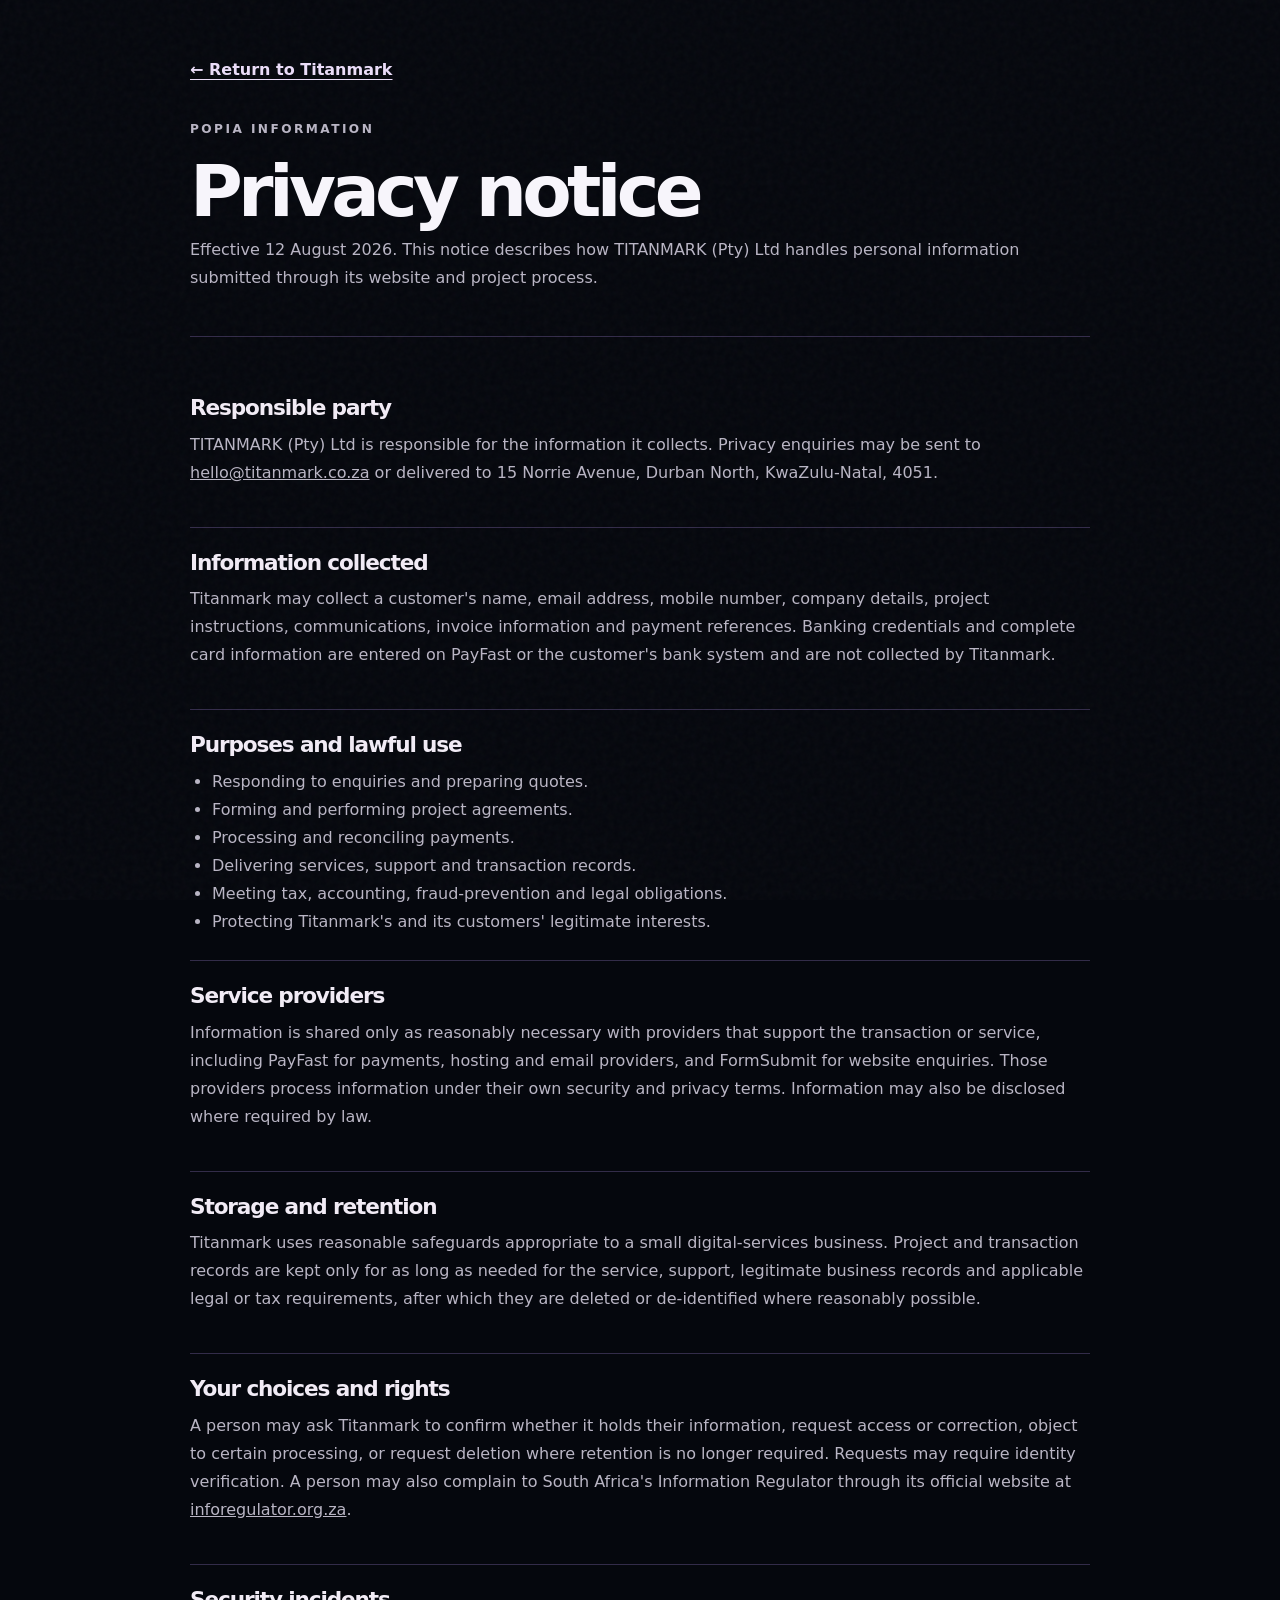
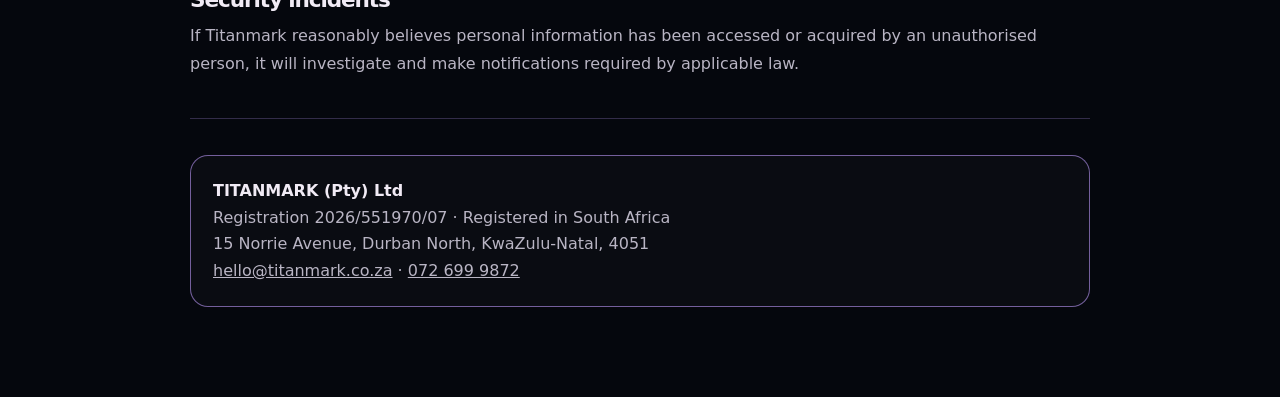
==== privacy.html @ ade3d7d8 "Initial commit: restore Titanmark website source from live site Local project files were lost when t" ====
<!doctype html>
<html lang="en">
  <head>
    <meta charset="utf-8">
    <meta name="viewport" content="width=device-width, initial-scale=1">
    <meta name="theme-color" content="#05070d">
    <title>Privacy notice | Titanmark</title>
    <meta name="description" content="How Titanmark collects, uses and protects customer information.">
    <link rel="icon" type="image/png" href="assets/favicon.png">
    <link rel="stylesheet" href="styles.css?v=20260812-1">
  </head>
  <body class="legal-page">
    <main class="legal-shell">
      <a class="legal-back" href="/#payments">← Return to Titanmark</a>
      <header class="legal-header"><p class="eyebrow">POPIA information</p><h1>Privacy notice</h1><p>Effective 12 August 2026. This notice describes how TITANMARK (Pty) Ltd handles personal information submitted through its website and project process.</p></header>
      <section class="legal-section"><h2>Responsible party</h2><p>TITANMARK (Pty) Ltd is responsible for the information it collects. Privacy enquiries may be sent to <a href="mailto:hello@titanmark.co.za">hello@titanmark.co.za</a> or delivered to 15 Norrie Avenue, Durban North, KwaZulu-Natal, 4051.</p></section>
      <section class="legal-section"><h2>Information collected</h2><p>Titanmark may collect a customer's name, email address, mobile number, company details, project instructions, communications, invoice information and payment references. Banking credentials and complete card information are entered on PayFast or the customer's bank system and are not collected by Titanmark.</p></section>
      <section class="legal-section"><h2>Purposes and lawful use</h2><ul><li>Responding to enquiries and preparing quotes.</li><li>Forming and performing project agreements.</li><li>Processing and reconciling payments.</li><li>Delivering services, support and transaction records.</li><li>Meeting tax, accounting, fraud-prevention and legal obligations.</li><li>Protecting Titanmark's and its customers' legitimate interests.</li></ul></section>
      <section class="legal-section"><h2>Service providers</h2><p>Information is shared only as reasonably necessary with providers that support the transaction or service, including PayFast for payments, hosting and email providers, and FormSubmit for website enquiries. Those providers process information under their own security and privacy terms. Information may also be disclosed where required by law.</p></section>
      <section class="legal-section"><h2>Storage and retention</h2><p>Titanmark uses reasonable safeguards appropriate to a small digital-services business. Project and transaction records are kept only for as long as needed for the service, support, legitimate business records and applicable legal or tax requirements, after which they are deleted or de-identified where reasonably possible.</p></section>
      <section class="legal-section"><h2>Your choices and rights</h2><p>A person may ask Titanmark to confirm whether it holds their information, request access or correction, object to certain processing, or request deletion where retention is no longer required. Requests may require identity verification. A person may also complain to South Africa's Information Regulator through its official website at <a href="https://inforegulator.org.za/" target="_blank" rel="noopener">inforegulator.org.za</a>.</p></section>
      <section class="legal-section"><h2>Security incidents</h2><p>If Titanmark reasonably believes personal information has been accessed or acquired by an unauthorised person, it will investigate and make notifications required by applicable law.</p></section>
      <div class="legal-company"><strong>TITANMARK (Pty) Ltd</strong><br>Registration 2026/551970/07 · Registered in South Africa<br>15 Norrie Avenue, Durban North, KwaZulu-Natal, 4051<br><a href="mailto:hello@titanmark.co.za">hello@titanmark.co.za</a> · <a href="tel:+27726999872">072 699 9872</a></div>
    </main>
  </body>
</html>
---- styles.css ----
:root {
  --bg: #030407;
  --bg-soft: #070914;
  --panel: rgba(7, 12, 23, 0.84);
  --panel-strong: #0a0e1b;
  --line: rgba(192, 156, 255, 0.25);
  --line-strong: rgba(192, 156, 255, 0.58);
  --text: #f7f5fb;
  --muted: #b9b5c4;
  --violet: #ad55ff;
  --violet-light: #d48cff;
  --violet-deep: #6520cc;
  --mint: #5de2a4;
  --danger: #ff9caa;
  --radius: 28px;
  --shadow: 0 28px 85px rgba(0, 0, 0, 0.48);
}

* { box-sizing: border-box; }
[hidden] { display: none !important; }

html {
  scroll-behavior: smooth;
  scroll-padding-top: 96px;
}

body {
  margin: 0;
  min-width: 320px;
  overflow-x: hidden;
  background:
    radial-gradient(circle at 84% 8%, rgba(98, 32, 204, 0.16), transparent 28rem),
    var(--bg);
  color: var(--text);
  font-family: Inter, ui-sans-serif, system-ui, -apple-system, BlinkMacSystemFont, "Segoe UI", sans-serif;
  line-height: 1.55;
}

body::before {
  content: "";
  position: fixed;
  inset: 0;
  z-index: -1;
  pointer-events: none;
  opacity: 0.2;
  background-image: url("data:image/svg+xml,%3Csvg viewBox='0 0 180 180' xmlns='http://www.w3.org/2000/svg'%3E%3Cfilter id='n'%3E%3CfeTurbulence type='fractalNoise' baseFrequency='.85' numOctaves='3' stitchTiles='stitch'/%3E%3C/filter%3E%3Crect width='100%25' height='100%25' filter='url(%23n)' opacity='.18'/%3E%3C/svg%3E");
}

img { display: block; max-width: 100%; }
a { color: inherit; }
button, input, select, textarea { font: inherit; }
button, a { -webkit-tap-highlight-color: transparent; }

:focus-visible {
  outline: 2px solid var(--violet-light);
  outline-offset: 4px;
}

h1, h2, h3, p { margin-top: 0; }

h1 {
  margin-bottom: 22px;
  font-size: clamp(3.4rem, 7.1vw, 7.4rem);
  font-weight: 800;
  letter-spacing: -0.065em;
  line-height: 0.92;
}

h1 span,
h2 span {
  color: transparent;
  background: linear-gradient(100deg, #fff 0%, #d6b0ff 40%, var(--violet) 100%);
  -webkit-background-clip: text;
  background-clip: text;
}

h2 {
  max-width: 900px;
  margin-bottom: 18px;
  font-size: clamp(2.4rem, 5vw, 4.6rem);
  font-weight: 780;
  letter-spacing: -0.052em;
  line-height: 1;
}

h3 {
  margin-bottom: 10px;
  font-size: 1.28rem;
  letter-spacing: -0.025em;
  line-height: 1.18;
}

.site-header {
  position: fixed;
  top: 0;
  right: 0;
  left: 0;
  z-index: 30;
  display: flex;
  align-items: center;
  justify-content: space-between;
  gap: 24px;
  min-height: 82px;
  padding: 8px max(5vw, 24px);
  border-bottom: 1px solid rgba(255, 255, 255, 0.09);
  background: rgba(3, 4, 8, 0.76);
  backdrop-filter: blur(22px) saturate(130%);
}

.brand {
  display: inline-flex;
  align-items: center;
  flex: 0 0 auto;
  text-decoration: none;
}

.brand img {
  width: 106px;
  height: 66px;
  object-fit: contain;
  filter: drop-shadow(0 10px 22px rgba(170, 76, 255, 0.18));
}

.site-nav {
  display: flex;
  align-items: center;
  justify-content: flex-end;
  gap: clamp(16px, 2.4vw, 34px);
}

.site-nav a {
  color: #d9d4e0;
  font-size: 0.84rem;
  font-weight: 720;
  letter-spacing: 0.045em;
  text-decoration: none;
  text-transform: uppercase;
  white-space: nowrap;
}

.site-nav a:hover,
.site-nav a:focus-visible { color: var(--violet-light); }

.nav-toggle {
  display: none;
  width: 46px;
  height: 42px;
  border: 1px solid var(--line);
  border-radius: 12px;
  background: rgba(173, 85, 255, 0.08);
  color: var(--text);
}

.nav-toggle span {
  display: block;
  width: 20px;
  height: 2px;
  margin: 5px auto;
  background: currentColor;
}

.hero {
  position: relative;
  min-height: 100svh;
  overflow: hidden;
  padding: 126px max(5vw, 24px) 66px;
  isolation: isolate;
}

.mountain-backdrop {
  position: absolute;
  top: 106px;
  right: -2vw;
  bottom: 24px;
  z-index: 0;
  width: min(66vw, 1040px);
  pointer-events: none;
  opacity: 0.88;
  background: url("assets/titanmark-iceberg-hero-cutout.png") center right / contain no-repeat;
  filter: drop-shadow(0 0 42px rgba(146, 71, 226, 0.28));
}

.hero::before {
  content: "";
  position: absolute;
  inset: 96px 3vw 40px;
  z-index: -2;
  border: 1px solid rgba(255, 255, 255, 0.25);
  border-radius: clamp(24px, 3vw, 46px);
  background:
    linear-gradient(115deg, rgba(6, 11, 18, 0.98) 0%, rgba(6, 11, 19, 0.96) 58%, rgba(26, 16, 57, 0.92) 78%, rgba(73, 25, 135, 0.9) 100%);
  box-shadow: inset 0 1px 0 rgba(255, 255, 255, 0.08), var(--shadow);
}

.hero::after {
  content: "";
  position: absolute;
  top: 88px;
  right: 9vw;
  bottom: 32px;
  z-index: -1;
  width: min(34vw, 500px);
  transform: skewX(-10deg) translateX(8%);
  border-left: 2px solid rgba(201, 132, 255, 0.72);
  border-right: 1px solid rgba(201, 132, 255, 0.28);
  background:
    linear-gradient(135deg, transparent 0 18%, rgba(181, 89, 255, 0.2) 18% 21%, transparent 21% 28%, rgba(120, 52, 218, 0.16) 28% 31%, transparent 31%),
    radial-gradient(circle at 86% 50%, rgba(119, 46, 222, 0.32), transparent 62%);
}

.hero-inner {
  position: relative;
  z-index: 2;
  display: grid;
  grid-template-columns: minmax(0, 1.2fr) minmax(310px, 0.62fr);
  gap: clamp(34px, 6vw, 90px);
  align-items: end;
  max-width: 1370px;
  min-height: calc(100svh - 192px);
  margin: 0 auto;
}

.hero-copy { max-width: 790px; }

.hero-brandmark {
  width: clamp(170px, 19vw, 260px);
  margin: 0 0 26px;
  filter: drop-shadow(0 18px 36px rgba(173, 85, 255, 0.18));
}

.eyebrow {
  margin: 0 0 18px;
  color: #f5f1f9;
  font-size: 0.76rem;
  font-weight: 820;
  letter-spacing: 0.2em;
  text-transform: uppercase;
}

.eyebrow span,
.service-mark,
.package-label,
.record-label { color: var(--violet-light); }

.hero-lede,
.section-heading p:not(.eyebrow),
.contact-layout > div > p,
.quote-intro > p:last-child {
  color: var(--muted);
  font-size: 1.08rem;
}

.hero-lede { max-width: 680px; }

.hero-services {
  display: flex;
  flex-wrap: wrap;
  gap: 8px 0;
  max-width: 730px;
  margin-top: 28px;
}

.hero-services span {
  color: #efebf2;
  font-size: 0.76rem;
  font-weight: 760;
  letter-spacing: 0.09em;
  text-transform: uppercase;
}

.hero-services span:not(:last-child)::after {
  content: "";
  display: inline-block;
  width: 1px;
  height: 1.05em;
  margin: 0 16px -2px;
  background: var(--violet);
}

.hero-actions {
  display: flex;
  flex-wrap: wrap;
  gap: 13px;
  margin: 32px 0 44px;
}

.button {
  display: inline-flex;
  align-items: center;
  justify-content: center;
  min-height: 52px;
  padding: 13px 22px;
  border: 1px solid transparent;
  border-radius: 999px;
  font-size: 0.85rem;
  font-weight: 820;
  letter-spacing: 0.045em;
  line-height: 1.15;
  text-align: center;
  text-decoration: none;
  text-transform: uppercase;
  cursor: pointer;
  transition: transform 180ms ease, border-color 180ms ease, background 180ms ease, box-shadow 180ms ease;
}

.button:hover,
.button:focus-visible,
.select-package:hover,
.select-package:focus-visible { transform: translateY(-2px); }

.button.primary {
  background: linear-gradient(105deg, #7f2bd8, #bd63ff);
  color: #fff;
  box-shadow: 0 14px 42px rgba(151, 62, 232, 0.32);
}

.button.primary:hover { box-shadow: 0 18px 50px rgba(151, 62, 232, 0.46); }

.button.secondary {
  border-color: var(--line-strong);
  background: rgba(255, 255, 255, 0.025);
  color: var(--text);
}

.button.full { width: 100%; }

.hero-points {
  display: grid;
  grid-template-columns: repeat(3, 1fr);
  gap: 20px;
}

.hero-points article {
  min-height: 84px;
  padding-top: 14px;
  border-top: 1px solid var(--line-strong);
}

.hero-points strong,
.hero-points span { display: block; }
.hero-points strong { margin-bottom: 5px; font-size: 0.92rem; }
.hero-points span { color: var(--muted); font-size: 0.84rem; }

.depth-board {
  position: relative;
  justify-self: end;
  width: min(100%, 410px);
  padding: 26px;
  overflow: hidden;
  border: 1px solid rgba(216, 190, 255, 0.31);
  border-radius: 26px;
  background: linear-gradient(135deg, rgba(15, 18, 32, 0.9), rgba(20, 11, 43, 0.7));
  box-shadow: var(--shadow);
  backdrop-filter: blur(18px);
}

.depth-board::after {
  content: "";
  position: absolute;
  right: -45px;
  bottom: -55px;
  width: 170px;
  height: 170px;
  border-radius: 50%;
  background: rgba(153, 58, 237, 0.23);
  filter: blur(26px);
}

.board-title {
  margin-bottom: 18px;
  color: #f0e8fa;
  font-size: 0.76rem;
  font-weight: 850;
  letter-spacing: 0.16em;
  text-transform: uppercase;
}

.depth-board ul,
.price-card ul { margin: 0; padding: 0; list-style: none; }

.depth-board li {
  position: relative;
  min-height: 34px;
  padding-left: 24px;
  color: #ded8e5;
  font-size: 0.92rem;
  font-weight: 650;
}

.depth-board li a {
  display: inline-block;
  color: inherit;
  text-decoration: none;
}

.depth-board li a:hover,
.depth-board li a:focus-visible { color: var(--violet-light); }

.depth-board li::before {
  content: "";
  position: absolute;
  top: 8px;
  left: 0;
  width: 8px;
  height: 8px;
  transform: rotate(45deg);
  border: 1px solid var(--violet-light);
  box-shadow: 0 0 16px rgba(184, 93, 255, 0.66);
}

.section {
  position: relative;
  padding: 106px max(5vw, 24px);
  background: linear-gradient(180deg, rgba(3, 4, 7, 0.98), rgba(6, 7, 13, 0.98));
}

.section-alt { background: linear-gradient(180deg, #070914, #030407); }

.section::before {
  content: "";
  position: absolute;
  top: 0;
  left: 50%;
  width: min(90%, 1200px);
  height: 1px;
  transform: translateX(-50%);
  background: linear-gradient(90deg, transparent, var(--line-strong), transparent);
}

.section-inner { max-width: 1200px; margin: 0 auto; }
.section-heading { max-width: 820px; margin-bottom: 44px; }
.services-heading-open { padding: 0; border: 0; background: transparent; color: inherit; font: inherit; text-align: inherit; cursor: pointer; }
.services-heading-open:hover, .services-heading-open:focus-visible { color: var(--violet-light); }

.service-grid,
.pricing-grid,
.testimonial-grid,
.cost-grid { display: grid; gap: 18px; }

.service-grid,
.pricing-grid,
.cost-grid { grid-template-columns: repeat(3, minmax(0, 1fr)); }
.testimonial-grid { grid-template-columns: repeat(3, 1fr); }

.service-card,
.price-card,
.cost-card,
.quote-card,
.contact-form,
.project-entry,
.pricing-table-wrap,
.service-detail-card {
  border: 1px solid var(--line);
  border-radius: var(--radius);
  background:
    linear-gradient(145deg, rgba(255, 255, 255, 0.035), transparent 42%),
    var(--panel);
  box-shadow: 0 22px 58px rgba(0, 0, 0, 0.24);
}

.service-card,
.cost-card,
.price-card,
.quote-card {
  transition: transform 180ms ease, border-color 180ms ease, background 180ms ease;
}

.service-card:hover,
.cost-card:hover,
.quote-card:hover {
  transform: translateY(-4px);
  border-color: var(--line-strong);
  background-color: rgba(20, 12, 37, 0.9);
}

.service-card {
  min-height: 310px;
  padding: 26px;
  scroll-margin-top: 106px;
}

.service-price-list {
  display: grid;
  gap: 9px;
  margin: 20px 0 4px;
  padding: 0;
  list-style: none;
}

.service-price-list li {
  display: flex;
  align-items: flex-start;
  justify-content: space-between;
  gap: 18px;
  padding: 11px 0;
  border-bottom: 1px solid rgba(192, 156, 255, 0.14);
  color: #d8d2df;
  font-size: 0.82rem;
}

.service-price-list strong {
  color: #eee9f2;
  font-weight: 720;
}

.service-price-list span {
  flex: 0 0 auto;
  color: var(--violet-light);
  font-weight: 820;
  white-space: nowrap;
}

#service-web { grid-column: span 2; }
#service-web .service-price-list { grid-template-columns: repeat(2, minmax(0, 1fr)); column-gap: 26px; }
#service-video { grid-column: span 3; }
#service-video .service-price-list { grid-template-columns: repeat(2, minmax(0, 1fr)); column-gap: 26px; }

.service-card .text-action { margin-top: auto; padding-top: 18px; }
.service-card { display: flex; flex-direction: column; }
.text-action {
  margin-top: 16px;
  padding: 0;
  border: 0;
  background: transparent;
  color: var(--violet-light);
  font: inherit;
  font-size: 0.76rem;
  font-weight: 820;
  letter-spacing: 0.06em;
  text-transform: uppercase;
  cursor: pointer;
}
.text-action::after { content: " →"; }
.text-action:hover, .text-action:focus-visible { color: #fff; }
.service-mark, .package-label, .record-label {
  display: inline-flex;
  margin-bottom: 18px;
  font-size: 0.7rem;
  font-weight: 880;
  letter-spacing: 0.15em;
  text-transform: uppercase;
}

.service-card p,
.cost-card > p:not(.cost),
.quote-card figcaption,
.price-note,
.service-detail-card p { color: var(--muted); }

.cost-card {
  overflow: hidden;
}

.cost-card summary {
  position: relative;
  display: grid;
  grid-template-columns: auto minmax(0, 1fr);
  gap: 16px;
  min-height: 250px;
  padding: 26px;
  list-style: none;
  cursor: pointer;
}

.cost-card summary::-webkit-details-marker { display: none; }

.cost-card summary::after {
  content: "+";
  position: absolute;
  right: 24px;
  bottom: 22px;
  display: grid;
  width: 34px;
  height: 34px;
  place-items: center;
  border: 1px solid var(--line-strong);
  border-radius: 50%;
  color: var(--violet-light);
  font-size: 1.35rem;
  line-height: 1;
  transition: transform 180ms ease, background 180ms ease;
}

.cost-card[open] summary::after {
  content: "−";
  transform: rotate(180deg);
  background: rgba(173, 85, 255, 0.14);
}

.cost-number {
  padding-top: 3px;
  color: var(--violet-light);
  font-size: 0.7rem;
  font-weight: 880;
  letter-spacing: 0.15em;
}

.cost-heading {
  display: flex;
  min-width: 0;
  flex-direction: column;
}

.cost-title {
  min-height: 2.5em;
  color: var(--text);
  font-size: 1.28rem;
  font-weight: 760;
  letter-spacing: -0.025em;
  line-height: 1.18;
}

.cost-card .cost {
  margin: 14px 0 12px;
  color: var(--violet-light);
  font-size: 1.5rem;
  font-weight: 850;
}

.cost-summary {
  color: var(--muted);
  font-size: 0.94rem;
}

.cost-open {
  position: absolute;
  bottom: 28px;
  left: 68px;
  color: #f2eafb;
  font-size: 0.7rem;
  font-weight: 820;
  letter-spacing: 0.08em;
  text-transform: uppercase;
}

.cost-card[open] {
  grid-column: span 2;
  border-color: var(--line-strong);
  background:
    radial-gradient(circle at 100% 0, rgba(173, 85, 255, 0.15), transparent 36%),
    var(--panel);
}

.cost-card[open] summary {
  min-height: auto;
  padding-bottom: 64px;
}

.cost-details {
  display: grid;
  gap: 12px;
  padding: 0 26px 26px;
  border-top: 1px solid rgba(192, 156, 255, 0.14);
}

.package-option {
  padding: 15px 0;
  border-bottom: 1px solid rgba(192, 156, 255, 0.12);
}

.package-option > div,
.website-price-list > div {
  display: flex;
  justify-content: space-between;
  gap: 18px;
}

.package-option span,
.website-price-list span {
  flex: 0 0 auto;
  color: var(--violet-light);
  font-weight: 820;
}

.package-option p {
  margin: 7px 0 0;
  color: var(--muted);
  font-size: 0.9rem;
}

.website-price-list {
  display: grid;
  grid-template-columns: repeat(2, minmax(0, 1fr));
  gap: 0 24px;
  padding-top: 12px;
}

.website-price-list > div {
  padding: 13px 0;
  border-bottom: 1px solid rgba(192, 156, 255, 0.12);
}

.spec-note {
  margin: 4px 0 2px;
  color: var(--muted);
  font-size: 0.88rem;
}

.spec-note strong { color: #f2edf7; }
.cost-details .button { width: 100%; margin-top: 8px; }
.featured-cost { border-color: rgba(192, 156, 255, 0.48); }

.price-card {
  display: flex;
  flex-direction: column;
  gap: 22px;
  min-height: 450px;
  padding: 28px;
}

.price-card.featured {
  border-color: var(--line-strong);
  background: linear-gradient(150deg, rgba(173, 85, 255, 0.15), rgba(8, 11, 21, 0.9));
}

.price-card.is-active { box-shadow: 0 0 0 1px var(--violet), 0 26px 72px rgba(91, 24, 160, 0.25); }
.price { margin-bottom: 8px; font-size: 2.3rem; font-weight: 860; letter-spacing: -0.04em; }

.price-card li,
.service-detail-card li {
  position: relative;
  margin-bottom: 11px;
  padding-left: 22px;
  color: #ded8e5;
}

.price-card li::before,
.service-detail-card li::before {
  content: "";
  position: absolute;
  top: 9px;
  left: 0;
  width: 7px;
  height: 7px;
  transform: rotate(45deg);
  background: var(--violet-light);
}

.select-package {
  width: 100%;
  min-height: 50px;
  margin-top: auto;
  border: 1px solid var(--line-strong);
  border-radius: 999px;
  background: rgba(173, 85, 255, 0.06);
  color: var(--text);
  font-size: 0.8rem;
  font-weight: 820;
  letter-spacing: 0.05em;
  text-transform: uppercase;
  cursor: pointer;
  transition: transform 180ms ease, background 180ms ease;
}

.price-card.is-active .select-package { border-color: transparent; background: linear-gradient(105deg, #7923d4, #b95dff); }

.pricing-table-wrap { margin-top: 28px; overflow-x: auto; }
.pricing-table { width: 100%; min-width: 760px; border-collapse: collapse; color: #ebe6f0; }
.pricing-table caption { padding: 24px 26px 8px; color: var(--violet-light); font-size: 0.72rem; font-weight: 850; letter-spacing: 0.15em; text-align: left; text-transform: uppercase; }
.pricing-table th, .pricing-table td { padding: 16px 24px; border-bottom: 1px solid rgba(192, 156, 255, 0.13); text-align: left; }
.pricing-table th { color: #fff; font-size: 0.72rem; letter-spacing: 0.1em; text-transform: uppercase; }
.pricing-table td:nth-child(n+2), .pricing-table th:nth-child(n+2) { text-align: right; white-space: nowrap; }
.pricing-table tbody tr:hover, .pricing-table tbody tr.is-selected { background: rgba(173, 85, 255, 0.08); }
.pricing-table .service-detail-row, .pricing-table .service-detail-row:hover { background: transparent; }
.pricing-table .service-detail-cell { padding: 0 24px 24px; }
.pricing-table tbody tr:last-child td { border-bottom: 0; }

.service-detail-trigger {
  display: inline-flex;
  align-items: center;
  min-height: 40px;
  padding: 0;
  border: 0;
  background: transparent;
  color: #ebe6f0;
  font-weight: 760;
  text-align: left;
  cursor: pointer;
}

.service-detail-trigger::after {
  content: "View";
  margin-left: 12px;
  padding: 3px 8px;
  border: 1px solid var(--line-strong);
  border-radius: 999px;
  color: var(--violet-light);
  font-size: 0.62rem;
  letter-spacing: 0.08em;
  text-transform: uppercase;
}

.service-detail-trigger:hover,
.service-detail-trigger:focus-visible,
.pricing-table tbody tr.is-selected .service-detail-trigger { color: var(--violet-light); }

.service-detail-card {
  display: grid;
  grid-template-columns: minmax(0, 0.86fr) minmax(260px, 0.7fr);
  gap: 26px;
  padding: 28px;
}

.service-detail-card h3 { font-size: 1.7rem; }
.service-detail-card ul { margin: 0; padding: 0; list-style: none; }

.quote-section {
  background:
    radial-gradient(circle at 12% 28%, rgba(139, 44, 222, 0.13), transparent 30%),
    linear-gradient(180deg, #030407, #080812);
}

.banking-section {
  background:
    radial-gradient(circle at 82% 48%, rgba(132, 48, 225, 0.17), transparent 28%),
    linear-gradient(180deg, #04050a, #080813);
}

.banking-layout {
  display: grid;
  grid-template-columns: minmax(0, 0.92fr) minmax(420px, 0.78fr);
  gap: clamp(34px, 6vw, 80px);
  align-items: start;
}

.banking-copy > p:not(.eyebrow) {
  max-width: 680px;
  color: var(--muted);
  font-size: 1.08rem;
}

.banking-assurances {
  display: flex;
  flex-wrap: wrap;
  gap: 10px;
  margin-top: 28px;
}

.banking-assurances span {
  display: inline-flex;
  align-items: center;
  gap: 9px;
  padding: 9px 13px;
  border: 1px solid var(--line);
  border-radius: 999px;
  color: #ded7e6;
  font-size: 0.74rem;
  font-weight: 720;
}

.banking-assurances span::before {
  content: "";
  width: 7px;
  height: 7px;
  transform: rotate(45deg);
  background: var(--violet-light);
  box-shadow: 0 0 12px rgba(184, 93, 255, 0.6);
}

.payment-card {
  display: grid;
  gap: 20px;
  padding: 30px;
  border: 1px solid var(--line-strong);
  border-radius: var(--radius);
  background:
    linear-gradient(145deg, rgba(173, 85, 255, 0.14), transparent 42%),
    rgba(8, 12, 23, 0.92);
  box-shadow: var(--shadow);
}

.fnb-mark {
  display: grid;
  place-items: center;
  width: 76px;
  height: 76px;
  transform: rotate(45deg);
  border: 2px solid #41d4ca;
  border-radius: 20px;
  background: linear-gradient(145deg, #0f999d, #08636e);
  box-shadow: 0 14px 40px rgba(25, 180, 180, 0.22);
}

.fnb-mark span {
  transform: rotate(-45deg);
  color: #fff;
  font-size: 1.05rem;
  font-weight: 900;
  letter-spacing: 0.04em;
}

.fnb-kicker {
  margin-bottom: 7px;
  color: #61ddd5;
  font-size: 0.68rem;
  font-weight: 850;
  letter-spacing: 0.15em;
  text-transform: uppercase;
}

.payment-card h3 {
  margin-bottom: 9px;
  font-size: 1.75rem;
}

.payment-card-head {
  padding-bottom: 18px;
  border-bottom: 1px solid rgba(192, 156, 255, 0.16);
}

.payment-card-head > p:last-child,
.payment-provider-note {
  margin-bottom: 0;
  color: var(--muted);
}

.payment-flow {
  display: grid;
  gap: 0;
  margin: 34px 0 0;
  padding: 0;
  list-style: none;
  counter-reset: payment-step;
}

.payment-flow li {
  position: relative;
  display: grid;
  gap: 3px;
  min-height: 84px;
  padding: 0 0 24px 58px;
  counter-increment: payment-step;
}

.payment-flow li:not(:last-child)::after {
  content: "";
  position: absolute;
  top: 36px;
  bottom: 0;
  left: 18px;
  width: 1px;
  background: linear-gradient(var(--violet-light), rgba(192, 156, 255, 0.18));
}

.payment-flow li::before {
  content: counter(payment-step);
  position: absolute;
  top: 0;
  left: 0;
  display: grid;
  width: 36px;
  height: 36px;
  place-items: center;
  border: 1px solid var(--line-strong);
  border-radius: 50%;
  background: rgba(173, 85, 255, 0.12);
  color: #fff;
  font-size: 0.78rem;
  font-weight: 850;
}

.payment-flow span {
  color: var(--muted);
  font-size: 0.9rem;
}

.payment-safety-note {
  padding: 16px 18px;
  border: 1px solid rgba(93, 226, 164, 0.3);
  border-radius: 16px;
  background: rgba(93, 226, 164, 0.06);
  color: #d9f6e8 !important;
  font-size: 0.86rem !important;
}

.payment-fields {
  display: grid;
  gap: 14px;
}

.payment-fields.two-column { grid-template-columns: repeat(2, minmax(0, 1fr)); }

.payment-fields label {
  display: grid;
  gap: 7px;
  color: #e9e4ee;
  font-size: 0.72rem;
  font-weight: 780;
  letter-spacing: 0.05em;
  text-transform: uppercase;
}

.payment-fields input,
.payment-fields select,
.payment-fields textarea {
  width: 100%;
  min-height: 48px;
  padding: 11px 13px;
  border: 1px solid var(--line);
  border-radius: 12px;
  background: rgba(3, 5, 11, 0.72);
  color: var(--text);
  font-size: 0.92rem;
  letter-spacing: normal;
  text-transform: none;
}

.payment-fields input:focus,
.payment-fields select:focus,
.payment-fields textarea:focus {
  border-color: var(--violet-light);
  outline: 0;
  box-shadow: 0 0 0 3px rgba(173, 85, 255, 0.12);
}

.payment-fields textarea {
  min-height: 128px;
  resize: vertical;
  font: inherit;
}

.payment-total {
  display: flex;
  align-items: center;
  justify-content: space-between;
  gap: 20px;
  padding: 15px 17px;
  border: 1px solid var(--line);
  border-radius: 14px;
  background: rgba(173, 85, 255, 0.07);
}

.payment-total span { color: var(--muted); font-size: 0.82rem; }
.payment-total strong { color: var(--violet-light); font-size: 1.1rem; }

.payment-consent {
  display: grid;
  grid-template-columns: auto 1fr;
  gap: 10px;
  align-items: start;
  color: var(--muted);
  font-size: 0.78rem;
  cursor: pointer;
}

.payment-consent input { margin-top: 4px; accent-color: var(--violet); }
.payment-provider-note { margin-top: -6px; font-size: 0.74rem; text-align: center; }
.payment-honeypot { position: absolute !important; left: -10000px !important; width: 1px !important; height: 1px !important; opacity: 0 !important; }
.payment-actions { display: grid; grid-template-columns: 1fr 1fr; gap: 10px; }
.payment-actions .button:disabled { opacity: 0.42; cursor: not-allowed; }

.quote-layout,
.contact-layout {
  display: grid;
  grid-template-columns: minmax(0, 0.86fr) minmax(390px, 1fr);
  gap: 48px;
  align-items: start;
}

.quote-choice-grid { display: grid; grid-template-columns: repeat(2, minmax(0, 1fr)); gap: 12px; }

.quote-choice {
  display: grid;
  gap: 5px;
  min-height: 116px;
  padding: 20px;
  border: 1px solid var(--line);
  border-radius: 20px;
  background: rgba(255, 255, 255, 0.025);
  text-decoration: none;
  transition: transform 160ms ease, border-color 160ms ease, background 160ms ease;
}

.quote-choice:hover,
.quote-choice:focus-visible {
  transform: translateY(-3px);
  border-color: var(--line-strong);
  background: rgba(173, 85, 255, 0.1);
}

.quote-choice span,
.email-note { color: var(--muted); font-size: 0.84rem; }

.project-register { display: grid; gap: 20px; max-width: 1120px; }
.project-entry { overflow: hidden; }
.project-link {
  display: block;
  color: inherit;
  text-decoration: none;
  transition: transform 180ms ease, border-color 180ms ease, box-shadow 180ms ease;
}
.project-link:hover,
.project-link:focus-visible {
  transform: translateY(-4px);
  border-color: var(--line-strong);
  box-shadow: 0 28px 72px rgba(76, 24, 130, 0.28);
}
.project-link:focus-visible { outline-offset: 6px; }
.project-entry-head {
  display: flex;
  align-items: center;
  justify-content: space-between;
  padding: 14px 24px;
  border-bottom: 1px solid rgba(192, 156, 255, 0.13);
  color: #aaa3b3;
  font-size: 0.66rem;
  font-weight: 820;
  letter-spacing: 0.16em;
  text-transform: uppercase;
}

.project-status { display: inline-flex; align-items: center; gap: 8px; color: #a7e8c7; }
.project-status i { width: 7px; height: 7px; border-radius: 50%; background: var(--mint); box-shadow: 0 0 12px rgba(93, 226, 164, 0.65); }
.project-entry-body { display: grid; grid-template-columns: minmax(0, 1fr) 300px; }
.project-record { padding: 36px 42px; }
.project-record h3 { margin-bottom: 30px; font-size: clamp(2rem, 5vw, 3.3rem); letter-spacing: -0.05em; }
.project-record dl { margin: 0; border-top: 1px solid rgba(192, 156, 255, 0.15); }
.project-record dl div { display: grid; grid-template-columns: 90px minmax(0, 1fr); gap: 20px; padding: 10px 0; border-bottom: 1px solid rgba(192, 156, 255, 0.11); }
.project-record dt { color: #8e8799; font-size: 0.66rem; font-weight: 820; letter-spacing: 0.1em; text-transform: uppercase; }
.project-record dd { margin: 0; color: #e6e0ec; font-size: 0.9rem; }

.qr-code-frame {
  display: grid;
  align-content: center;
  justify-items: center;
  gap: 16px;
  padding: 30px;
  border-left: 1px solid rgba(192, 156, 255, 0.14);
  background:
    linear-gradient(rgba(180, 98, 255, 0.04) 1px, transparent 1px),
    linear-gradient(90deg, rgba(180, 98, 255, 0.04) 1px, transparent 1px),
    rgba(4, 5, 11, 0.62);
  background-size: 22px 22px;
}

.portfolio-qr { display: block; padding: 8px; border-radius: 14px; background: #fff; text-decoration: none; }
.portfolio-qr img { width: 132px; height: 132px; }
.qr-code-frame > div { display: grid; gap: 2px; text-align: center; }
.qr-code-frame strong { color: #f0e6fa; }
.qr-code-frame strong span { color: inherit; font-size: 1em; }
.project-link:hover .qr-code-frame strong,
.project-link:focus-visible .qr-code-frame strong { color: var(--violet-light); }
.qr-code-frame span { color: var(--muted); font-size: 0.78rem; }

.quote-card { margin: 0; padding: 28px; }
.quote-card blockquote { margin: 0 0 20px; font-size: 1.08rem; line-height: 1.6; }
.quote-card blockquote::before { content: "“"; display: block; height: 44px; color: var(--violet-light); font-family: Georgia, serif; font-size: 4rem; line-height: 0.8; }
.quote-card figcaption { font-size: 0.82rem; }

.contact-section {
  background:
    radial-gradient(circle at 88% 34%, rgba(120, 35, 208, 0.16), transparent 30%),
    #05050b;
}

.contact-services {
  margin: 30px 0;
  padding: 24px;
  border-left: 2px solid var(--violet);
  background: linear-gradient(90deg, rgba(173, 85, 255, 0.09), transparent);
}

.contact-services h3 { margin-bottom: 14px; }
.contact-services ul { display: grid; grid-template-columns: 1fr 1fr; gap: 7px 22px; margin: 0; padding: 0; list-style: none; }
.contact-services li { color: var(--muted); font-size: 0.88rem; }
.contact-lines { display: flex; flex-wrap: wrap; gap: 12px 24px; }
.contact-lines a { color: #eadcf8; font-weight: 720; text-decoration-color: var(--violet); text-underline-offset: 4px; }

.contact-form { display: grid; gap: 18px; padding: 30px; }
.contact-form label, .service-choices legend { color: #e9e4ee; font-size: 0.8rem; font-weight: 780; letter-spacing: 0.05em; text-transform: uppercase; }
.contact-form input, .contact-form textarea, .contact-form select {
  width: 100%;
  margin-top: 8px;
  padding: 13px 15px;
  border: 1px solid rgba(192, 156, 255, 0.22);
  border-radius: 14px;
  outline: none;
  background: rgba(0, 0, 0, 0.28);
  color: var(--text);
}

.contact-form input:focus, .contact-form textarea:focus, .contact-form select:focus { border-color: var(--violet-light); box-shadow: 0 0 0 3px rgba(173, 85, 255, 0.12); }
.contact-form textarea { min-height: 140px; resize: vertical; }
.service-choices { margin: 0; padding: 0; border: 0; }
.service-choices > p { margin: 4px 0 12px; color: var(--muted); font-size: 0.82rem; }
.choice-grid { display: grid; grid-template-columns: 1fr 1fr; gap: 9px; }
.choice-grid label { display: flex; align-items: center; gap: 9px; padding: 10px 11px; border: 1px solid rgba(192, 156, 255, 0.16); border-radius: 12px; background: rgba(255, 255, 255, 0.02); font-size: 0.7rem; cursor: pointer; }
.choice-grid input { width: auto; margin: 0; accent-color: var(--violet); }
.form-honeypot { position: absolute !important; left: -10000px !important; width: 1px !important; height: 1px !important; opacity: 0 !important; }
.form-status { min-height: 24px; margin: 0; color: var(--muted); font-weight: 720; }
.form-status.is-success { color: var(--mint); }
.form-status.is-error { color: var(--danger); }
.email-note { margin: 0; text-align: center; }

.site-footer {
  padding: 68px max(5vw, 24px) 110px;
  border-top: 1px solid var(--line);
  background: #020306;
}

.footer-inner { display: grid; justify-items: center; max-width: 720px; margin: 0 auto; text-align: center; }
.footer-inner img { width: 176px; margin-bottom: 18px; }
.footer-inner p { color: var(--muted); }
.company-details strong { color: #e9e2ef; letter-spacing: 0.08em; }
.company-details span, .footer-note { font-size: 0.8rem; }
.company-details a, .footer-legal a, .payment-consent a { color: #eadcf8; text-underline-offset: 3px; }
.footer-legal { display: flex; flex-wrap: wrap; justify-content: center; gap: 10px 20px; margin: 8px 0 4px; font-size: 0.86rem; }

.legal-page { min-height: 100vh; background: #05070d; color: var(--text); }
.legal-shell { width: min(900px, calc(100% - 40px)); margin: 0 auto; padding: 58px 0 90px; }
.legal-back { display: inline-flex; margin-bottom: 36px; color: #eadcf8; font-weight: 750; text-underline-offset: 4px; }
.legal-header { margin-bottom: 36px; padding-bottom: 28px; border-bottom: 1px solid var(--line); }
.legal-header h1 { margin: 7px 0 12px; font-size: clamp(2.25rem, 6vw, 4.5rem); }
.legal-header p, .legal-section p, .legal-section li { color: var(--muted); line-height: 1.75; }
.legal-section { padding: 24px 0; border-bottom: 1px solid var(--line); }
.legal-section h2 { margin: 0 0 12px; color: #f1ebf5; font-size: 1.35rem; }
.legal-section ul { margin: 10px 0 0; padding-left: 22px; }
.legal-company { margin-top: 36px; padding: 22px; border: 1px solid var(--line-strong); border-radius: 18px; background: rgba(255,255,255,0.025); color: var(--muted); line-height: 1.65; }
.legal-company strong { color: #f1ebf5; }

.audio-player,
.whatsapp-float {
  position: fixed;
  bottom: 24px;
  z-index: 25;
  border: 1px solid var(--line-strong);
  background: rgba(8, 7, 15, 0.88);
  color: #f2edf6;
  box-shadow: 0 16px 45px rgba(0, 0, 0, 0.44);
  backdrop-filter: blur(14px);
}

.audio-player {
  left: 24px;
  display: grid;
  grid-template-columns: auto auto;
  gap: 7px 10px;
  min-width: 248px;
  padding: 10px;
  border-radius: 18px;
}

.audio-player label {
  grid-column: 1 / -1;
  color: #bbb3c4;
  font-size: 0.66rem;
  font-weight: 800;
  letter-spacing: 0.08em;
  text-transform: uppercase;
}

.audio-player select {
  min-width: 0;
  padding: 9px 30px 9px 11px;
  border: 1px solid var(--line);
  border-radius: 10px;
  background: #0b0913;
  color: #f2edf6;
  font: inherit;
  font-size: 0.78rem;
}

.audio-control {
  display: inline-flex;
  align-items: center;
  justify-content: center;
  gap: 10px;
  min-height: 38px;
  padding: 8px 13px;
  border: 1px solid var(--line);
  border-radius: 10px;
  background: rgba(173, 85, 255, 0.12);
  color: #f2edf6;
  font-size: 0.74rem;
  font-weight: 780;
  cursor: pointer;
}

.audio-icon { color: var(--violet-light); }
.whatsapp-float { right: 24px; display: inline-flex; align-items: center; justify-content: center; width: 58px; height: 58px; border-radius: 50%; background: linear-gradient(135deg, #7124cc, #b754ff); font-size: 0.82rem; font-weight: 900; text-decoration: none; }

.service-builder {
  width: min(900px, calc(100vw - 32px));
  max-height: min(820px, calc(100vh - 32px));
  padding: 0;
  overflow: auto;
  border: 1px solid var(--line-strong);
  border-radius: 26px;
  background: #090914;
  color: var(--text);
  box-shadow: 0 30px 100px rgba(0, 0, 0, 0.7);
}
.service-builder::backdrop { background: rgba(0, 0, 0, 0.72); backdrop-filter: blur(7px); }
.builder-head { display: flex; justify-content: space-between; gap: 26px; padding: 34px 34px 22px; background: radial-gradient(circle at 100% 0, rgba(167, 67, 255, 0.2), transparent 42%); }
.builder-head h2 { max-width: 620px; margin-bottom: 9px; font-size: clamp(1.65rem, 4vw, 2.4rem); }
.builder-head p:not(.eyebrow) { max-width: 650px; color: var(--muted); }
.builder-close { flex: 0 0 auto; width: 42px; height: 42px; border: 1px solid var(--line); border-radius: 50%; background: transparent; color: #fff; font-size: 1.8rem; line-height: 1; cursor: pointer; }
.builder-options { display: grid; grid-template-columns: repeat(2, minmax(0, 1fr)); gap: 12px; padding: 12px 34px 26px; }
.builder-category { grid-column: 1 / -1; margin: 14px 0 -2px; font-size: 0.74rem; font-weight: 720; letter-spacing: 0.07em; text-transform: uppercase; color: var(--violet-light); }
.builder-category:first-child { margin-top: 0; }
.builder-option { display: grid; gap: 5px; min-height: 92px; padding: 17px; border: 1px solid var(--line); border-radius: 16px; background: rgba(255,255,255,0.025); color: var(--text); text-align: left; cursor: pointer; transition: 160ms ease; transition-property: transform, border-color, background; }
.builder-option span { color: var(--muted); font-size: 0.82rem; }
.builder-option:hover, .builder-option:focus-visible, .builder-option.is-selected { transform: translateY(-2px); border-color: var(--violet-light); background: rgba(173, 85, 255, 0.12); }
.builder-summary { position: sticky; bottom: 0; display: flex; align-items: center; justify-content: space-between; gap: 20px; padding: 18px 34px; border-top: 1px solid var(--line); background: rgba(9, 9, 20, 0.96); backdrop-filter: blur(10px); }
.builder-summary p { margin: 0; color: #eae4ee; font-weight: 720; }
.builder-summary .button:disabled { opacity: 0.45; cursor: not-allowed; }

@media (max-width: 1060px) {
  .site-nav { gap: 16px; }
  .site-nav a { font-size: 0.72rem; }
  .hero-inner { grid-template-columns: minmax(0, 1fr) 330px; gap: 34px; }
  .service-grid, .cost-grid { grid-template-columns: repeat(2, 1fr); }
  #service-web { grid-column: span 2; }
  #service-video { grid-column: span 2; }
  .quote-layout, .contact-layout { grid-template-columns: 1fr; }
  .banking-layout { grid-template-columns: 1fr; }
  .payment-card { max-width: 680px; }
  .quote-intro, .contact-layout > div { max-width: 800px; }
}

@media (max-width: 820px) {
  html { scroll-padding-top: 78px; }
  .site-header { min-height: 72px; }
  .brand img { width: 94px; height: 56px; }
  .nav-toggle { display: block; }
  .site-nav {
    position: absolute;
    top: 72px;
    right: 16px;
    left: 16px;
    display: none;
    align-items: stretch;
    padding: 18px;
    border: 1px solid var(--line);
    border-radius: 20px;
    background: rgba(7, 6, 14, 0.97);
    box-shadow: var(--shadow);
  }
  .site-nav.is-open { display: grid; }
  .site-nav a { padding: 10px 8px; font-size: 0.78rem; }
  .hero { min-height: auto; padding-top: 104px; }
  .hero::before { inset: 84px 14px 20px; }
  .hero::after { right: -8vw; width: 48vw; opacity: 0.6; }
  .mountain-backdrop { top: 96px; right: -28vw; bottom: 16px; width: 122vw; opacity: 0.64; }
  .hero-inner { grid-template-columns: 1fr; min-height: auto; padding: 30px 0 22px; }
  .hero-copy { max-width: 680px; }
  .hero-brandmark { width: 178px; }
  .depth-board { justify-self: start; width: min(100%, 520px); }
  .pricing-grid, .testimonial-grid { grid-template-columns: 1fr; }
  .cost-card[open] { grid-column: span 1; }
  .price-card { min-height: auto; }
  .project-entry-body { grid-template-columns: 1fr; }
  .qr-code-frame { border-top: 1px solid rgba(192, 156, 255, 0.14); border-left: 0; }
}

@media (max-width: 620px) {
  h1 { font-size: clamp(3rem, 15vw, 4.7rem); }
  h2 { font-size: clamp(2.2rem, 11vw, 3.4rem); }
  .hero { padding-right: 24px; padding-bottom: 44px; padding-left: 24px; }
  .hero::after { display: none; }
  .mountain-backdrop { top: 110px; right: -58vw; bottom: 20px; width: 172vw; opacity: 0.5; }
  .hero-brandmark { margin-bottom: 20px; }
  .hero-services span { font-size: 0.66rem; }
  .hero-services span:not(:last-child)::after { margin: 0 10px -2px; }
  .hero-points { grid-template-columns: 1fr; gap: 8px; }
  .hero-points article { min-height: auto; }
  .section { padding-top: 78px; padding-bottom: 78px; }
  .service-grid, .cost-grid, .quote-choice-grid { grid-template-columns: 1fr; }
  #service-web { grid-column: span 1; }
  #service-web .service-price-list { grid-template-columns: 1fr; }
  #service-video { grid-column: span 1; }
  #service-video .service-price-list { grid-template-columns: 1fr; }
  .cost-card summary { min-height: 230px; padding: 22px; }
  .cost-open { left: 62px; }
  .website-price-list { grid-template-columns: 1fr; }
  .package-option > div, .website-price-list > div { align-items: flex-start; }
  .service-card { min-height: auto; }
  .project-record { padding: 28px 24px; }
  .project-record dl div { grid-template-columns: 76px minmax(0, 1fr); gap: 12px; }
  .contact-services ul, .choice-grid { grid-template-columns: 1fr; }
  .builder-options { grid-template-columns: 1fr; padding: 10px 20px 22px; }
  .builder-head { padding: 26px 20px 18px; }
  .builder-summary { align-items: stretch; flex-direction: column; padding: 16px 20px; }
  .payment-fields.two-column { grid-template-columns: 1fr; }
  .payment-actions { grid-template-columns: 1fr; }
  .payment-card { padding: 22px; }
  .contact-form { padding: 22px; }
  .service-detail-card { grid-template-columns: 1fr; }
  .audio-player { left: 14px; bottom: 14px; width: min(280px, calc(100vw - 90px)); min-width: 0; }
  .whatsapp-float { right: 14px; bottom: 14px; width: 52px; height: 52px; }
}

@media (prefers-reduced-motion: reduce) {
  html { scroll-behavior: auto; }
  *, *::before, *::after { transition-duration: 0.01ms !important; animation-duration: 0.01ms !important; animation-iteration-count: 1 !important; }
}
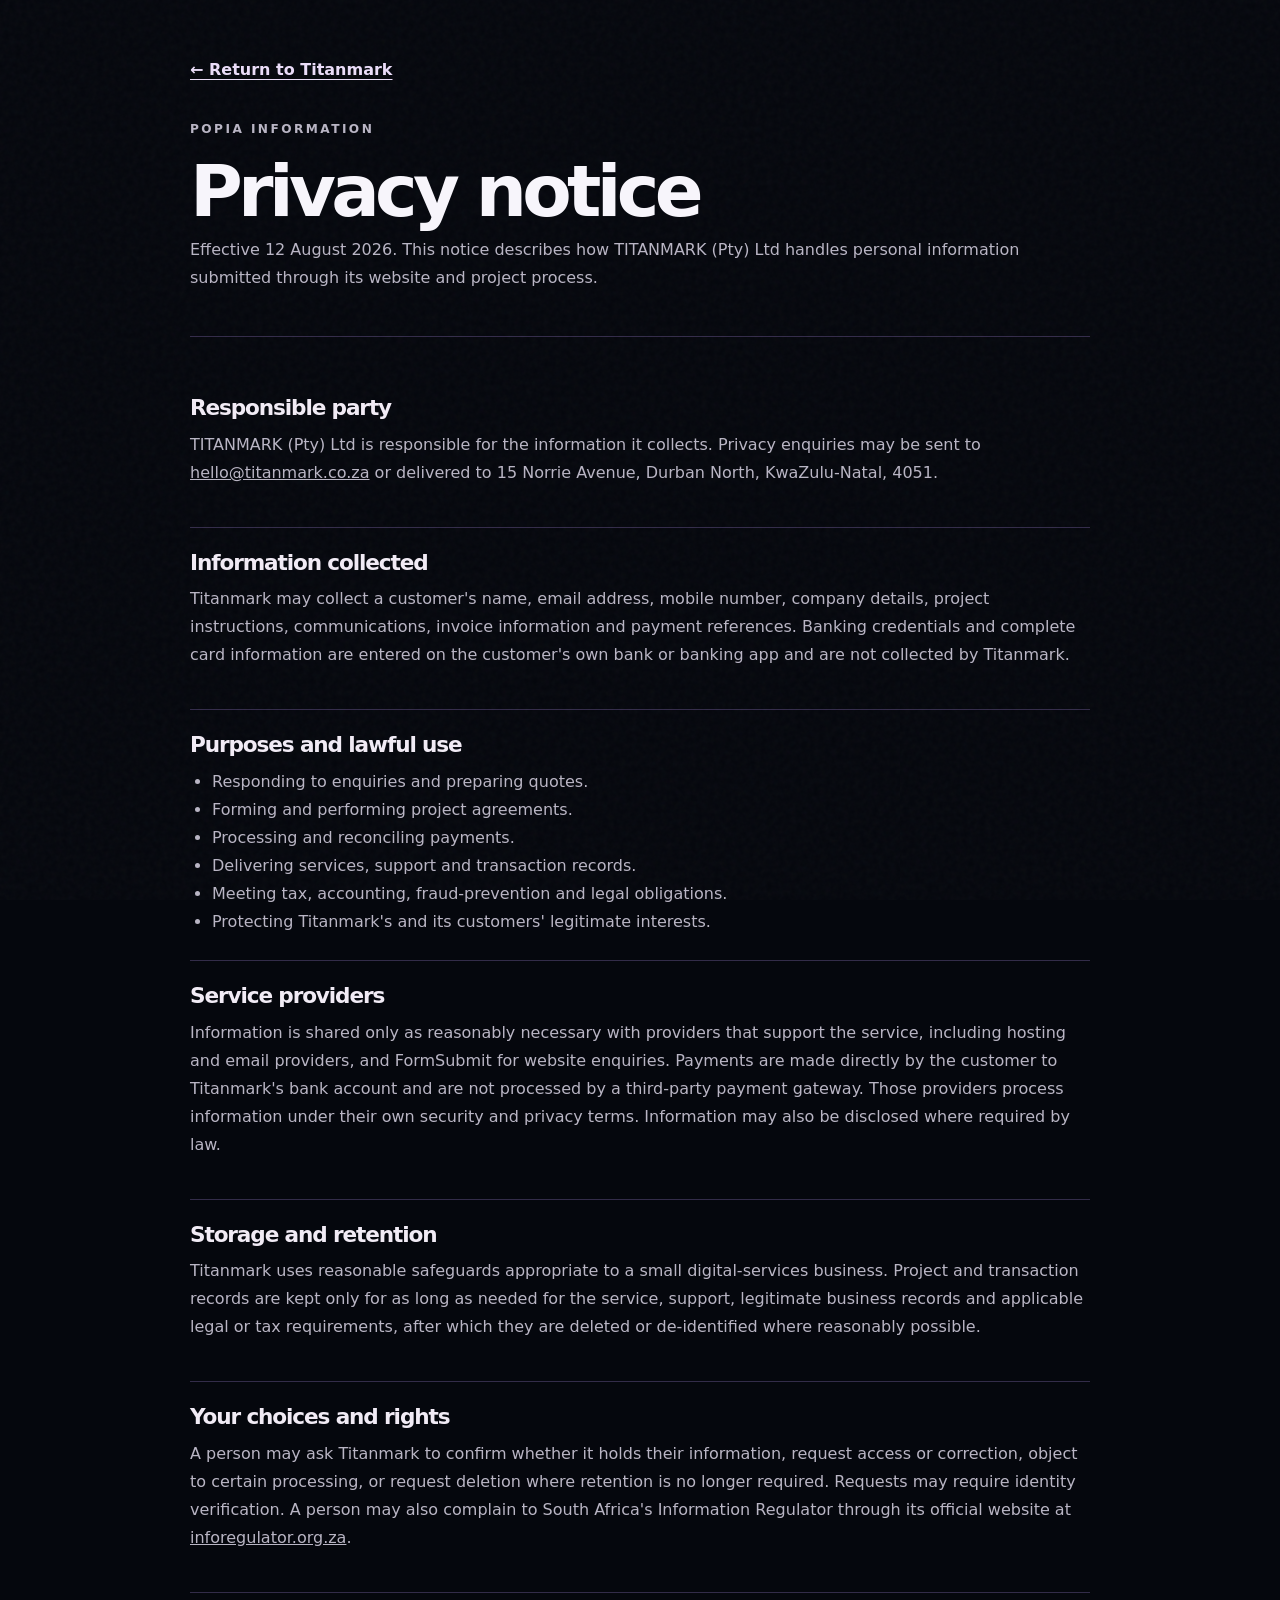
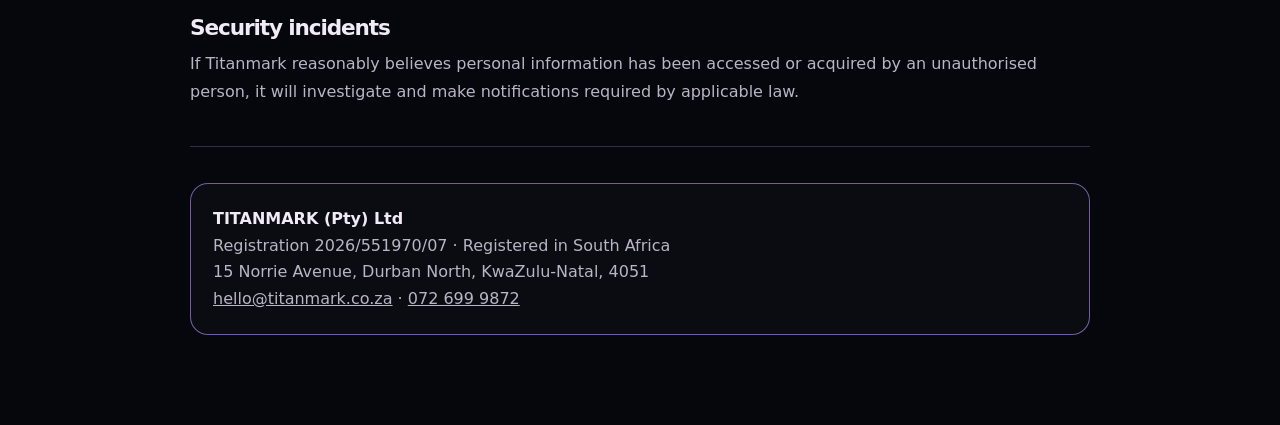
==== commit e074939f: "Remove on-site PayFast checkout, keep direct-payment request flow Clients now submit a project reque" ====
--- a/privacy.html
+++ b/privacy.html
@@ -14,9 +14,9 @@
       <a class="legal-back" href="/#payments">← Return to Titanmark</a>
       <header class="legal-header"><p class="eyebrow">POPIA information</p><h1>Privacy notice</h1><p>Effective 12 August 2026. This notice describes how TITANMARK (Pty) Ltd handles personal information submitted through its website and project process.</p></header>
       <section class="legal-section"><h2>Responsible party</h2><p>TITANMARK (Pty) Ltd is responsible for the information it collects. Privacy enquiries may be sent to <a href="mailto:hello@titanmark.co.za">hello@titanmark.co.za</a> or delivered to 15 Norrie Avenue, Durban North, KwaZulu-Natal, 4051.</p></section>
-      <section class="legal-section"><h2>Information collected</h2><p>Titanmark may collect a customer's name, email address, mobile number, company details, project instructions, communications, invoice information and payment references. Banking credentials and complete card information are entered on PayFast or the customer's bank system and are not collected by Titanmark.</p></section>
+      <section class="legal-section"><h2>Information collected</h2><p>Titanmark may collect a customer's name, email address, mobile number, company details, project instructions, communications, invoice information and payment references. Banking credentials and complete card information are entered on the customer's own bank or banking app and are not collected by Titanmark.</p></section>
       <section class="legal-section"><h2>Purposes and lawful use</h2><ul><li>Responding to enquiries and preparing quotes.</li><li>Forming and performing project agreements.</li><li>Processing and reconciling payments.</li><li>Delivering services, support and transaction records.</li><li>Meeting tax, accounting, fraud-prevention and legal obligations.</li><li>Protecting Titanmark's and its customers' legitimate interests.</li></ul></section>
-      <section class="legal-section"><h2>Service providers</h2><p>Information is shared only as reasonably necessary with providers that support the transaction or service, including PayFast for payments, hosting and email providers, and FormSubmit for website enquiries. Those providers process information under their own security and privacy terms. Information may also be disclosed where required by law.</p></section>
+      <section class="legal-section"><h2>Service providers</h2><p>Information is shared only as reasonably necessary with providers that support the service, including hosting and email providers, and FormSubmit for website enquiries. Payments are made directly by the customer to Titanmark's bank account and are not processed by a third-party payment gateway. Those providers process information under their own security and privacy terms. Information may also be disclosed where required by law.</p></section>
       <section class="legal-section"><h2>Storage and retention</h2><p>Titanmark uses reasonable safeguards appropriate to a small digital-services business. Project and transaction records are kept only for as long as needed for the service, support, legitimate business records and applicable legal or tax requirements, after which they are deleted or de-identified where reasonably possible.</p></section>
       <section class="legal-section"><h2>Your choices and rights</h2><p>A person may ask Titanmark to confirm whether it holds their information, request access or correction, object to certain processing, or request deletion where retention is no longer required. Requests may require identity verification. A person may also complain to South Africa's Information Regulator through its official website at <a href="https://inforegulator.org.za/" target="_blank" rel="noopener">inforegulator.org.za</a>.</p></section>
       <section class="legal-section"><h2>Security incidents</h2><p>If Titanmark reasonably believes personal information has been accessed or acquired by an unauthorised person, it will investigate and make notifications required by applicable law.</p></section>
--- a/styles.css
+++ b/styles.css
@@ -1046,7 +1046,7 @@
 .payment-consent input { margin-top: 4px; accent-color: var(--violet); }
 .payment-provider-note { margin-top: -6px; font-size: 0.74rem; text-align: center; }
 .payment-honeypot { position: absolute !important; left: -10000px !important; width: 1px !important; height: 1px !important; opacity: 0 !important; }
-.payment-actions { display: grid; grid-template-columns: 1fr 1fr; gap: 10px; }
+.payment-actions { display: grid; grid-template-columns: 1fr; gap: 10px; }
 .payment-actions .button:disabled { opacity: 0.42; cursor: not-allowed; }
 
 .quote-layout,
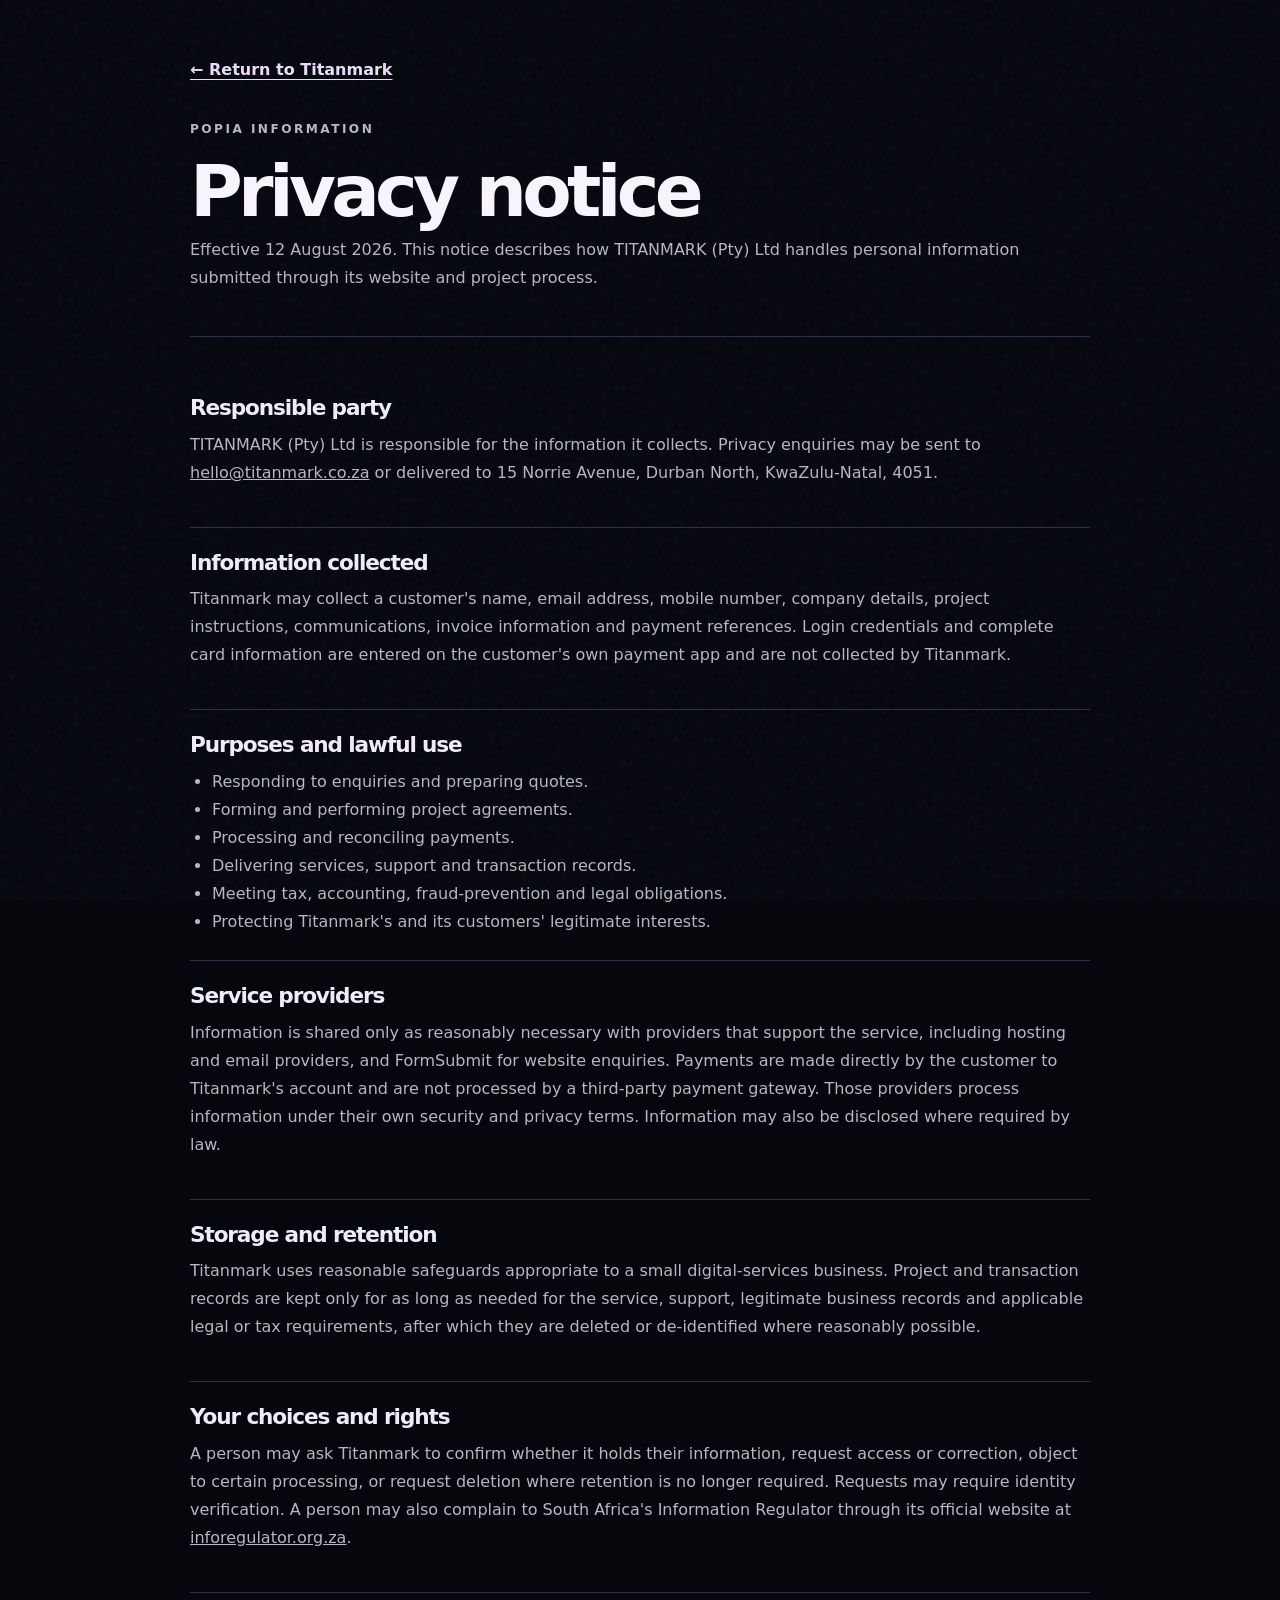
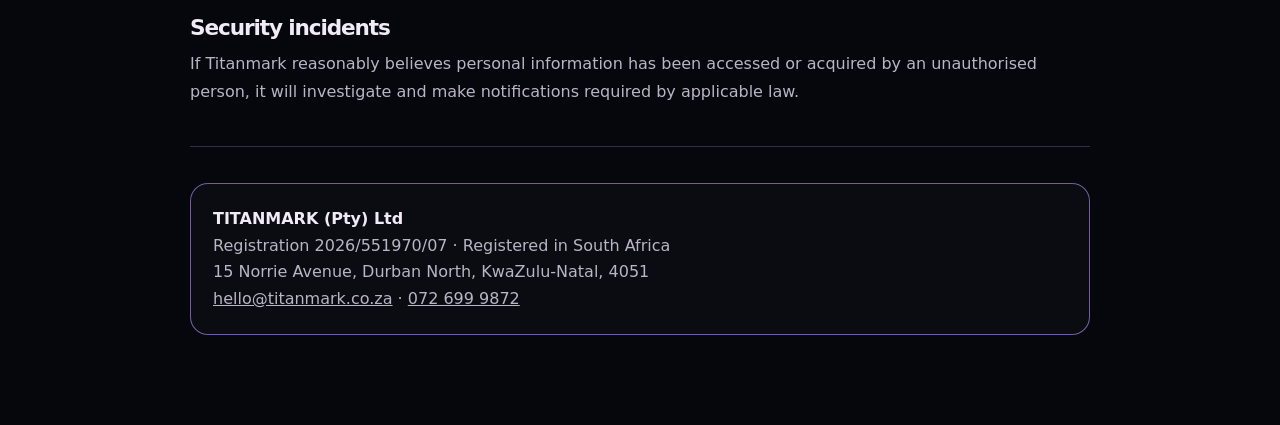
==== commit 512ecbd5: "Remove payment/banking section and reword remaining bank references Drop the on-page project request" ====
--- a/privacy.html
+++ b/privacy.html
@@ -14,9 +14,9 @@
       <a class="legal-back" href="/#payments">← Return to Titanmark</a>
       <header class="legal-header"><p class="eyebrow">POPIA information</p><h1>Privacy notice</h1><p>Effective 12 August 2026. This notice describes how TITANMARK (Pty) Ltd handles personal information submitted through its website and project process.</p></header>
       <section class="legal-section"><h2>Responsible party</h2><p>TITANMARK (Pty) Ltd is responsible for the information it collects. Privacy enquiries may be sent to <a href="mailto:hello@titanmark.co.za">hello@titanmark.co.za</a> or delivered to 15 Norrie Avenue, Durban North, KwaZulu-Natal, 4051.</p></section>
-      <section class="legal-section"><h2>Information collected</h2><p>Titanmark may collect a customer's name, email address, mobile number, company details, project instructions, communications, invoice information and payment references. Banking credentials and complete card information are entered on the customer's own bank or banking app and are not collected by Titanmark.</p></section>
+      <section class="legal-section"><h2>Information collected</h2><p>Titanmark may collect a customer's name, email address, mobile number, company details, project instructions, communications, invoice information and payment references. Login credentials and complete card information are entered on the customer's own payment app and are not collected by Titanmark.</p></section>
       <section class="legal-section"><h2>Purposes and lawful use</h2><ul><li>Responding to enquiries and preparing quotes.</li><li>Forming and performing project agreements.</li><li>Processing and reconciling payments.</li><li>Delivering services, support and transaction records.</li><li>Meeting tax, accounting, fraud-prevention and legal obligations.</li><li>Protecting Titanmark's and its customers' legitimate interests.</li></ul></section>
-      <section class="legal-section"><h2>Service providers</h2><p>Information is shared only as reasonably necessary with providers that support the service, including hosting and email providers, and FormSubmit for website enquiries. Payments are made directly by the customer to Titanmark's bank account and are not processed by a third-party payment gateway. Those providers process information under their own security and privacy terms. Information may also be disclosed where required by law.</p></section>
+      <section class="legal-section"><h2>Service providers</h2><p>Information is shared only as reasonably necessary with providers that support the service, including hosting and email providers, and FormSubmit for website enquiries. Payments are made directly by the customer to Titanmark's account and are not processed by a third-party payment gateway. Those providers process information under their own security and privacy terms. Information may also be disclosed where required by law.</p></section>
       <section class="legal-section"><h2>Storage and retention</h2><p>Titanmark uses reasonable safeguards appropriate to a small digital-services business. Project and transaction records are kept only for as long as needed for the service, support, legitimate business records and applicable legal or tax requirements, after which they are deleted or de-identified where reasonably possible.</p></section>
       <section class="legal-section"><h2>Your choices and rights</h2><p>A person may ask Titanmark to confirm whether it holds their information, request access or correction, object to certain processing, or request deletion where retention is no longer required. Requests may require identity verification. A person may also complain to South Africa's Information Regulator through its official website at <a href="https://inforegulator.org.za/" target="_blank" rel="noopener">inforegulator.org.za</a>.</p></section>
       <section class="legal-section"><h2>Security incidents</h2><p>If Titanmark reasonably believes personal information has been accessed or acquired by an unauthorised person, it will investigate and make notifications required by applicable law.</p></section>
--- a/styles.css
+++ b/styles.css
@@ -810,245 +810,6 @@
     linear-gradient(180deg, #030407, #080812);
 }
 
-.banking-section {
-  background:
-    radial-gradient(circle at 82% 48%, rgba(132, 48, 225, 0.17), transparent 28%),
-    linear-gradient(180deg, #04050a, #080813);
-}
-
-.banking-layout {
-  display: grid;
-  grid-template-columns: minmax(0, 0.92fr) minmax(420px, 0.78fr);
-  gap: clamp(34px, 6vw, 80px);
-  align-items: start;
-}
-
-.banking-copy > p:not(.eyebrow) {
-  max-width: 680px;
-  color: var(--muted);
-  font-size: 1.08rem;
-}
-
-.banking-assurances {
-  display: flex;
-  flex-wrap: wrap;
-  gap: 10px;
-  margin-top: 28px;
-}
-
-.banking-assurances span {
-  display: inline-flex;
-  align-items: center;
-  gap: 9px;
-  padding: 9px 13px;
-  border: 1px solid var(--line);
-  border-radius: 999px;
-  color: #ded7e6;
-  font-size: 0.74rem;
-  font-weight: 720;
-}
-
-.banking-assurances span::before {
-  content: "";
-  width: 7px;
-  height: 7px;
-  transform: rotate(45deg);
-  background: var(--violet-light);
-  box-shadow: 0 0 12px rgba(184, 93, 255, 0.6);
-}
-
-.payment-card {
-  display: grid;
-  gap: 20px;
-  padding: 30px;
-  border: 1px solid var(--line-strong);
-  border-radius: var(--radius);
-  background:
-    linear-gradient(145deg, rgba(173, 85, 255, 0.14), transparent 42%),
-    rgba(8, 12, 23, 0.92);
-  box-shadow: var(--shadow);
-}
-
-.fnb-mark {
-  display: grid;
-  place-items: center;
-  width: 76px;
-  height: 76px;
-  transform: rotate(45deg);
-  border: 2px solid #41d4ca;
-  border-radius: 20px;
-  background: linear-gradient(145deg, #0f999d, #08636e);
-  box-shadow: 0 14px 40px rgba(25, 180, 180, 0.22);
-}
-
-.fnb-mark span {
-  transform: rotate(-45deg);
-  color: #fff;
-  font-size: 1.05rem;
-  font-weight: 900;
-  letter-spacing: 0.04em;
-}
-
-.fnb-kicker {
-  margin-bottom: 7px;
-  color: #61ddd5;
-  font-size: 0.68rem;
-  font-weight: 850;
-  letter-spacing: 0.15em;
-  text-transform: uppercase;
-}
-
-.payment-card h3 {
-  margin-bottom: 9px;
-  font-size: 1.75rem;
-}
-
-.payment-card-head {
-  padding-bottom: 18px;
-  border-bottom: 1px solid rgba(192, 156, 255, 0.16);
-}
-
-.payment-card-head > p:last-child,
-.payment-provider-note {
-  margin-bottom: 0;
-  color: var(--muted);
-}
-
-.payment-flow {
-  display: grid;
-  gap: 0;
-  margin: 34px 0 0;
-  padding: 0;
-  list-style: none;
-  counter-reset: payment-step;
-}
-
-.payment-flow li {
-  position: relative;
-  display: grid;
-  gap: 3px;
-  min-height: 84px;
-  padding: 0 0 24px 58px;
-  counter-increment: payment-step;
-}
-
-.payment-flow li:not(:last-child)::after {
-  content: "";
-  position: absolute;
-  top: 36px;
-  bottom: 0;
-  left: 18px;
-  width: 1px;
-  background: linear-gradient(var(--violet-light), rgba(192, 156, 255, 0.18));
-}
-
-.payment-flow li::before {
-  content: counter(payment-step);
-  position: absolute;
-  top: 0;
-  left: 0;
-  display: grid;
-  width: 36px;
-  height: 36px;
-  place-items: center;
-  border: 1px solid var(--line-strong);
-  border-radius: 50%;
-  background: rgba(173, 85, 255, 0.12);
-  color: #fff;
-  font-size: 0.78rem;
-  font-weight: 850;
-}
-
-.payment-flow span {
-  color: var(--muted);
-  font-size: 0.9rem;
-}
-
-.payment-safety-note {
-  padding: 16px 18px;
-  border: 1px solid rgba(93, 226, 164, 0.3);
-  border-radius: 16px;
-  background: rgba(93, 226, 164, 0.06);
-  color: #d9f6e8 !important;
-  font-size: 0.86rem !important;
-}
-
-.payment-fields {
-  display: grid;
-  gap: 14px;
-}
-
-.payment-fields.two-column { grid-template-columns: repeat(2, minmax(0, 1fr)); }
-
-.payment-fields label {
-  display: grid;
-  gap: 7px;
-  color: #e9e4ee;
-  font-size: 0.72rem;
-  font-weight: 780;
-  letter-spacing: 0.05em;
-  text-transform: uppercase;
-}
-
-.payment-fields input,
-.payment-fields select,
-.payment-fields textarea {
-  width: 100%;
-  min-height: 48px;
-  padding: 11px 13px;
-  border: 1px solid var(--line);
-  border-radius: 12px;
-  background: rgba(3, 5, 11, 0.72);
-  color: var(--text);
-  font-size: 0.92rem;
-  letter-spacing: normal;
-  text-transform: none;
-}
-
-.payment-fields input:focus,
-.payment-fields select:focus,
-.payment-fields textarea:focus {
-  border-color: var(--violet-light);
-  outline: 0;
-  box-shadow: 0 0 0 3px rgba(173, 85, 255, 0.12);
-}
-
-.payment-fields textarea {
-  min-height: 128px;
-  resize: vertical;
-  font: inherit;
-}
-
-.payment-total {
-  display: flex;
-  align-items: center;
-  justify-content: space-between;
-  gap: 20px;
-  padding: 15px 17px;
-  border: 1px solid var(--line);
-  border-radius: 14px;
-  background: rgba(173, 85, 255, 0.07);
-}
-
-.payment-total span { color: var(--muted); font-size: 0.82rem; }
-.payment-total strong { color: var(--violet-light); font-size: 1.1rem; }
-
-.payment-consent {
-  display: grid;
-  grid-template-columns: auto 1fr;
-  gap: 10px;
-  align-items: start;
-  color: var(--muted);
-  font-size: 0.78rem;
-  cursor: pointer;
-}
-
-.payment-consent input { margin-top: 4px; accent-color: var(--violet); }
-.payment-provider-note { margin-top: -6px; font-size: 0.74rem; text-align: center; }
-.payment-honeypot { position: absolute !important; left: -10000px !important; width: 1px !important; height: 1px !important; opacity: 0 !important; }
-.payment-actions { display: grid; grid-template-columns: 1fr; gap: 10px; }
-.payment-actions .button:disabled { opacity: 0.42; cursor: not-allowed; }
-
 .quote-layout,
 .contact-layout {
   display: grid;
@@ -1163,8 +924,6 @@
 .contact-services h3 { margin-bottom: 14px; }
 .contact-services ul { display: grid; grid-template-columns: 1fr 1fr; gap: 7px 22px; margin: 0; padding: 0; list-style: none; }
 .contact-services li { color: var(--muted); font-size: 0.88rem; }
-.contact-lines { display: flex; flex-wrap: wrap; gap: 12px 24px; }
-.contact-lines a { color: #eadcf8; font-weight: 720; text-decoration-color: var(--violet); text-underline-offset: 4px; }
 
 .contact-form { display: grid; gap: 18px; padding: 30px; }
 .contact-form label, .service-choices legend { color: #e9e4ee; font-size: 0.8rem; font-weight: 780; letter-spacing: 0.05em; text-transform: uppercase; }
@@ -1187,9 +946,6 @@
 .choice-grid label { display: flex; align-items: center; gap: 9px; padding: 10px 11px; border: 1px solid rgba(192, 156, 255, 0.16); border-radius: 12px; background: rgba(255, 255, 255, 0.02); font-size: 0.7rem; cursor: pointer; }
 .choice-grid input { width: auto; margin: 0; accent-color: var(--violet); }
 .form-honeypot { position: absolute !important; left: -10000px !important; width: 1px !important; height: 1px !important; opacity: 0 !important; }
-.form-status { min-height: 24px; margin: 0; color: var(--muted); font-weight: 720; }
-.form-status.is-success { color: var(--mint); }
-.form-status.is-error { color: var(--danger); }
 .email-note { margin: 0; text-align: center; }
 
 .site-footer {
@@ -1203,7 +959,7 @@
 .footer-inner p { color: var(--muted); }
 .company-details strong { color: #e9e2ef; letter-spacing: 0.08em; }
 .company-details span, .footer-note { font-size: 0.8rem; }
-.company-details a, .footer-legal a, .payment-consent a { color: #eadcf8; text-underline-offset: 3px; }
+.company-details a, .footer-legal a { color: #eadcf8; text-underline-offset: 3px; }
 .footer-legal { display: flex; flex-wrap: wrap; justify-content: center; gap: 10px 20px; margin: 8px 0 4px; font-size: 0.86rem; }
 
 .legal-page { min-height: 100vh; background: #05070d; color: var(--text); }
@@ -1313,8 +1069,6 @@
   #service-web { grid-column: span 2; }
   #service-video { grid-column: span 2; }
   .quote-layout, .contact-layout { grid-template-columns: 1fr; }
-  .banking-layout { grid-template-columns: 1fr; }
-  .payment-card { max-width: 680px; }
   .quote-intro, .contact-layout > div { max-width: 800px; }
 }
 
@@ -1381,9 +1135,6 @@
   .builder-options { grid-template-columns: 1fr; padding: 10px 20px 22px; }
   .builder-head { padding: 26px 20px 18px; }
   .builder-summary { align-items: stretch; flex-direction: column; padding: 16px 20px; }
-  .payment-fields.two-column { grid-template-columns: 1fr; }
-  .payment-actions { grid-template-columns: 1fr; }
-  .payment-card { padding: 22px; }
   .contact-form { padding: 22px; }
   .service-detail-card { grid-template-columns: 1fr; }
   .audio-player { left: 14px; bottom: 14px; width: min(280px, calc(100vw - 90px)); min-width: 0; }
